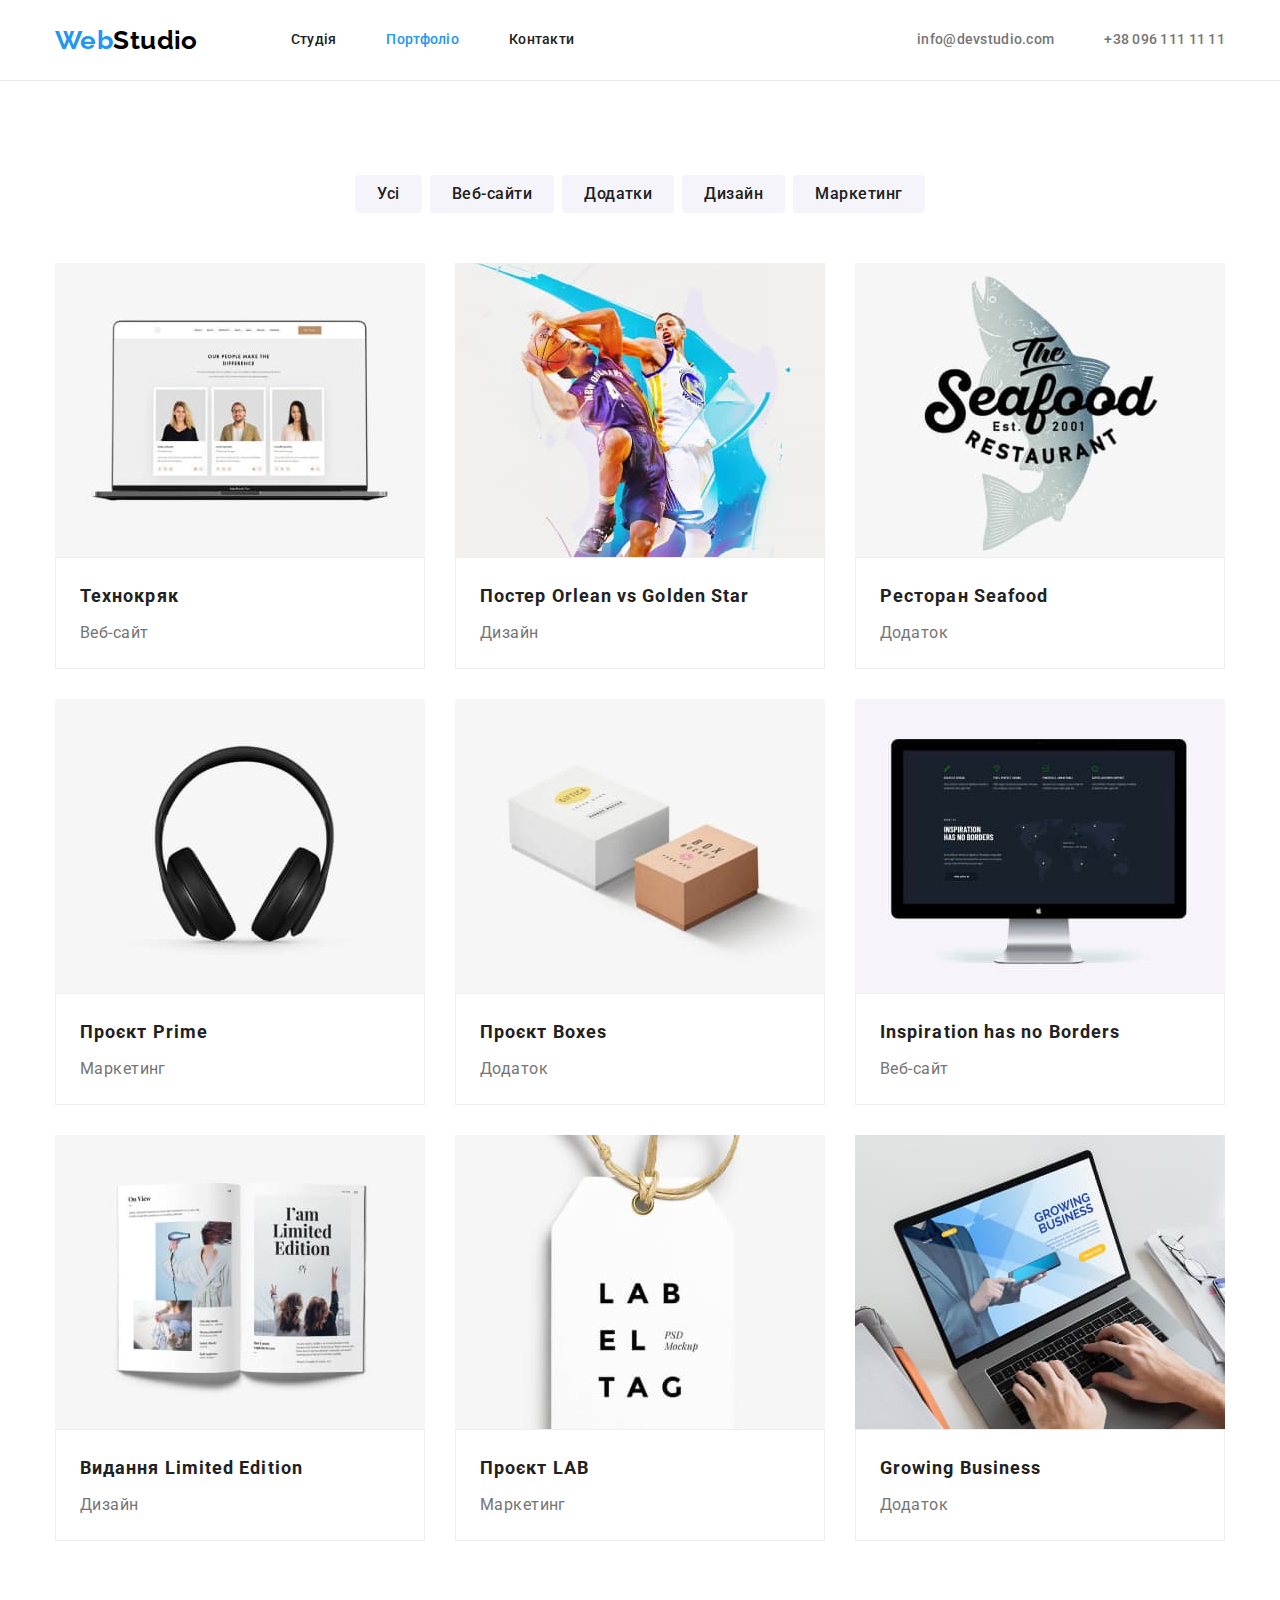
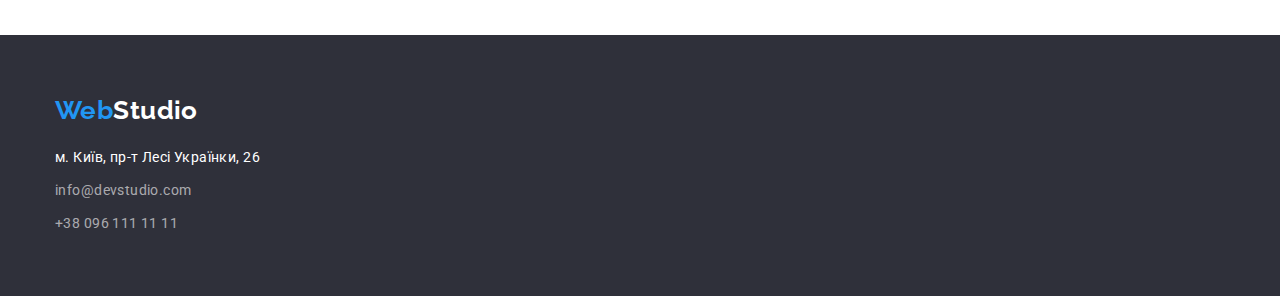
==== portfolio.html @ 3a1e38fd "start" ====
<!DOCTYPE html>
<html lang="uk">

<head>
    <meta charset="UTF-8">
    <meta http-equiv="X-UA-Compatible" content="IE=edge">
    <meta name="viewport" content="width=device-width, initial-scale=1.0">
    <title>ВебСтудія</title>
    <link rel="preconnect" href="https://fonts.googleapis.com">
    <link rel="preconnect" href="https://fonts.gstatic.com" crossorigin>
    <link href="https://fonts.googleapis.com/css2?family=Raleway:wght@700&family=Roboto:wght@400;500;700;900&display=swap"
        rel="stylesheet">
    <link rel="stylesheet" href="https://cdnjs.cloudflare.com/ajax/libs/modern-normalize/1.1.0/modern-normalize.min.css">    
    <link rel="stylesheet" href="./css/styles.css">
</head>

<body>
<header class="header">
    <div class="container main-nav">
        <nav class="main-nav">
            <a class="logo-header link" href="./index.html" lang="en"><span class="logo">Web</span>Studio</a>
            <ul class="header-nav list">
                <li class="header-item"><a class="header-link link" href="./index.html">Студія</a></li>
                <li class="header-item"><a class="header-link link current" href="./portfolio.html">Портфоліо</a></li>
                <li class="header-item"><a class="header-link link" href="#">Контакти</a></li>
            </ul>
        </nav>
        <ul class="header-list list main-nav">
            <li class="header-item">
                <a class="contact-link link" href="mailto:info@devstudio.com">info@devstudio.com</a>
            </li>
            <li class="header-item">
                <a class="contact-link link" href="tel:+380961111111">+38 096 111 11 11</a>
            </li>
        </ul>
    </div>
</header>
<main>
    <section class="portfolio section">
        <div class="container">
        <h1 class="visually-hidden">Портфоліо</h1>
        <ul class="filtr list">
            <li class="filtr-item"><button type="button" class="filtr-btn">Усі</button></li>
            <li class="filtr-item"><button type="button" class="filtr-btn">Веб-сайти</button></li>
            <li class="filtr-item"><button type="button" class="filtr-btn">Додатки</button></li>
            <li class="filtr-item"><button type="button" class="filtr-btn">Дизайн</button></li>
            <li class="filtr-item"><button type="button" class="filtr-btn">Маркетинг</button></li>
        </ul>
        <ul class="portfolio-list list">
            <li class="portfolio-item">
                <a class="link" href="">                    
                    <img src="./images/portfolio/img1.jpg" alt="Веб-сайт Технокряк" width="370" height="294">
                    <div class="container-portfolio">
                        <h2 class="title">Технокряк</h2>
                        <p class="text">Веб-сайт</p>
                    </div>
                </a>
            </li>
            <li class="portfolio-item">
                <a class="link" href="">
                    <img src="./images/portfolio/img2.jpg" alt="Постер з баскетболістами" width="370" height="294">
                    <div class="container-portfolio">
                       <h2 class="title">Постер <span lang="en">Orlean vs Golden Star</span></h2>
                       <p class="text">Дизайн</p>
                    </div>
                </a>
            </li>
            <li class="portfolio-item">
                <a class="link" href="">
                    <img src="./images/portfolio/img3.jpg" alt="Логотип ресторану" width="370" height="294">
                    <div class="container-portfolio">
                       <h2 class="title">Ресторан <span lang="en">Seafood</span></h2>
                       <p class="text">Додаток</p>
                    </div>
                </a>
            </li>
            <li class="portfolio-item">
                <a class="link" href="">
                    <img src="./images/portfolio/img4.jpg" alt="Навушники" width="370" height="294">
                    <div class="container-portfolio">
                       <h2 class="title">Проєкт <span lang="en">Prime</span></h2>
                       <p class="text">Маркетинг</p>
                    </div>
                </a>
            </li>
            <li class="portfolio-item">
                <a class="link" href="">
                    <img src="./images/portfolio/img5.jpg" alt="Картонні коробки" width="370" height="294">
                    <div class="container-portfolio">
                       <h2 class="title">Проєкт <span lang="en">Boxes</span></h2>
                       <p class="text">Додаток</p>
                    </div>
                </a>
            </li>
            <li class="portfolio-item">
                <a class="link" href="">
                    <img src="./images/portfolio/img6.jpg" alt="Веб-сайт" width="370" height="294">
                    <div class="container-portfolio">
                       <h2 class="title" lang="en">Inspiration has no Borders</h2>
                       <p class="text">Веб-сайт</p>
                    </div>
                </a>
            </li>
            <li class="portfolio-item">
                <a class="link" href="">
                    <img src="./images/portfolio/img7.jpg" alt="Журнал" width="370" height="294">
                    <div class="container-portfolio">
                       <h2 class="title">Видання <span lang="en">Limited Edition</span></h2>
                       <p class="text">Дизайн</p>
                    </div>
                </a>
            </li>
            <li class="portfolio-item">
                <a class="link" href="">
                    <img src="./images/portfolio/img8.jpg" alt="Бірка з надписом проєкту" width="370" height="294">
                    <div class="container-portfolio">
                       <h2 class="title">Проєкт <span lang="en">LAB</span></h2>
                       <p class="text">Маркетинг</p>
                    </div>
                </a>
            </li>
            <li class="portfolio-item">
                <a class="link" href="">
                    <img src="./images/portfolio/img9.jpg" alt="Ноутбук" width="370" height="294">
                    <div class="container-portfolio">
                       <h2 class="title" lang="en">Growing Business</h2>
                       <p class="text">Додаток</p>
                    </div>
                </a>
            </li>
        </ul>
        </div>
    </section>
</main>
<footer class="footer">
    <div class="container">
    <a class="logo-footer link" href="./index.html" lang="en"><span class="logo">Web</span>Studio</a>
    <address class="address">
        <ul class="address-list list">
            <li class="address-item">
                <a class="maps-link link" href="https://goo.gl/maps/4MRHVRygJ4gSizLD6" target="_blank"
                    rel="noopener noreferrer nofollow">м. Київ, пр-т Лесі
                    Українки, 26</a>
            </li>
            <li class="address-item">
                <a class="address-link link" href="mailto:info@devstudio.com">info@devstudio.com</a>
            </li>
            <li class="address-item">
                <a class="address-link link" href="tel:+380961111111">+38 096 111 11 11</a>
            </li>
        </ul>
    </address>
    </div>
</footer>
</body>
</html>
---- css/styles.css ----
:root{
    --secondary-fon-color: #F5F4FA;
    --accent-fon-color: #2F303A;
    --primary-text-color: #212121;
    --secondary-color: #FFFFFF;
    --contrast-color: #2196F3;
    --activ-color: #188CE8;
    --text-color: #757575;
    --text-logo-color: #000000;
    --address-color: rgba(255,255,255,0.6);
}

body{
    font-family: 'Roboto', sans-serif;
    font-style: normal;
    font-weight: 400;
    font-size: 14px;
    line-height: 1.14;      
    letter-spacing: 0.03em;
    color: var(--primary-text-color);
}

html {
    box-sizing: border-box;
}

*,
*::before,
*::after {
    box-sizing: inherit;
}

p,
h1,
h2,
h3,
h4,
h5,
h6{
    margin: 0;
}

ul,
ol{
    margin: 0;
    padding-left: 0;
}

.container{
    margin: 0 auto;
    width: 1200px;
    padding-left: 15px;
    padding-right: 15px;
}
.section{
    padding-top: 94px;
    padding-bottom: 94px;
}

img{
    display: block;
}

.list{
    list-style: none;
}

.link{
    display: block;
    text-decoration: none;
}

button{
    display: block;
    cursor: pointer;
}

.visually-hidden {
    position: absolute;
    white-space: nowrap;
    width: 1px;
    height: 1px;
    overflow: hidden;
    border: 0;
    padding: 0;
    clip: rect(0 0 0 0);
    clip-path: inset(50%);
    margin: -1px;
}

/*                                                       Хедер  */
.header{
   border-bottom: 1px solid #ECECEC;
}

.logo-header{
    font-family: 'Raleway', sans-serif;
    font-weight: 700;
    font-size: 26px;
    line-height: 1.19; 
    color: var(--text-logo-color);      
}

.logo{
    color: var(--contrast-color);
}

.header-link{
    padding: 32px 0;
    font-weight: 500;
    letter-spacing: 0.02em;
    color: inherit;
}

.header-link:hover,
.header-link:focus{
    color: var(--contrast-color);
}

.current{
    color: var(--contrast-color); 
}

.contact-link{
    padding: 32px 0;
    font-weight: 500;
    letter-spacing: 0.02em;
    color: var(--text-color);
}

.contact-link:hover,
.contact-link:focus{
    color: var(--contrast-color);
}
.header-nav{
    display: flex;
    margin-left: 93px;
}
.header-nav .header-item+.header-item{
    margin-left: 50px;
}
.header-list .header-item+.header-item {
    margin-left: 50px;
}
.main-nav{
    display: flex;
    align-items: center;
}
 .header-list{
    display: flex;
    margin-left: auto;
 }   
/*                                                  секція "Герой"  */

.hero{
    padding-top: 200px;
    padding-bottom: 200px;

    background-color: var(--accent-fon-color);
}

.hero-title{
    max-width: 696px;
    margin: 0 auto;
    margin-bottom: 30px;

    font-weight: 900;
    font-size: 44px;
    line-height: 1.36;
    text-align: center;
    letter-spacing: 0.06em;
    text-transform: uppercase;
    color: var(--secondary-color);
}

.hero-btn{
    margin: 0 auto;
    padding: 10px 32px;
    border-radius: 4px;
    border: transparent;
    
    font-family: inherit;
    font-style: normal;
    font-weight: 700;
    font-size: 16px;
    line-height: 1.88;
    letter-spacing: 0.06em;
    color: var(--secondary-color);
    background-color: var(--contrast-color);
}

.hero-btn:hover,
.hero-btn:focus{
    background-color: var(--activ-color);
}

/*                                            секція "Переваги"  */


.benefits .title{
    margin-bottom: 10px;

    font-size: 14px;
    text-transform: uppercase;
}

.benefits .text{
    line-height: 1.71;
    color: var(--text-color);
}
.benefits-item{
     max-width: 270px;
}
.benefits-list{
    display: flex;
}
.benefits-list .benefits-item + .benefits-item{
    margin-left: 30px;
}

/*                                            секція "Чим ми займаємося"  */
.work{
    padding-bottom: 94px;
}
.work-title{
    margin-bottom: 50px;

    font-size: 36px;
    line-height: 1.17;
    text-align: center;
}
.work-list{
    display: flex;
    gap: 30px;
}

/*                                            секція "Наша команда"   */

.team{
       background-color: var(--secondary-fon-color);
}

.team-title{
    margin-bottom: 50px;

    font-size: 36px;
    line-height: 1.17;
    text-align: center;
}

.team-subtitle{
    margin-bottom: 10px;

    font-weight: 500;
    font-size: 16px;
    line-height: 1.19;
    text-align: center;
}

.team-item .text{
    font-size: 16px;
    line-height: 1.19;
    text-align: center;
    color: var(--text-color);
}
.container-team{
    max-width: 270px;
    background-color: var(--secondary-color);
    border-radius: 0px 0px 4px 4px;
    box-shadow: 0px 1px 3px rgba(0, 0, 0, 0.12), 0px 1px 1px rgba(0, 0, 0, 0.14), 0px 2px 1px rgba(0, 0, 0, 0.2);
}

.team-card{
    padding: 30px 0;
}  
.team-list{
    display: flex;
    gap: 30px;
}

/*                                            Футер  */

.footer{
    padding-top: 60px;
    padding-bottom: 60px;

    background-color: var(--accent-fon-color);
}

.logo-footer{
    margin-bottom: 20px;

    font-family: 'Raleway', sans-serif;
    font-weight: 700;
    font-size: 26px;
    line-height: 1.19;
    color: var(--secondary-color);
}

.address{
    font-style: normal;
}

.maps-link{
    line-height: 1.71;
    color: var(--secondary-color);
}

.maps-link:hover,
.maps-link:focus{
    color: var(--contrast-color);
}

.address-link{
    margin-top: 9px;

    line-height: 1.71;
    color: var(--address-color);
}

.address-link:hover,
.address-link:focus {
    color: var(--contrast-color);
}

/*                                       секція "Портфоліо"  */

.filtr-btn {
    margin: 0 auto;
    padding: 6px 22px;
    border-radius: 4px;
    border: transparent;
    
    font-family: 'Roboto', sans-serif;
    font-style: normal;
    font-weight: 500;
    font-size: 16px;
    line-height: 1.63;
    text-align: center;
    letter-spacing: 0.03em;
    color: var(--primary-text-color);
    background-color: var(--secondary-fon-color);
}

.filtr-btn:hover,
.filtr-btn:focus {
    background-color: var(--contrast-color);
    color: var(--secondary-color);
}
.filtr{
    display: flex;
    justify-content: center;
}
.filtr .filtr-item + .filtr-item{
    margin-left: 8px;
}

.portfolio-item{
        background-color: var(--secondary-color);
}

.portfolio-item .title{
    font-size: 18px;
    line-height: 2;
    letter-spacing: 0.06em;
    color: var(--primary-text-color);
}

.portfolio-item .text{
    margin-top: 4px;

    font-size: 16px;
    line-height: 1.88;
    color:var(--text-color);
}

.portfolio-list{
    display: flex;
    flex-wrap: wrap;
    margin-top: 50px;
}
.container-portfolio{
    padding: 20px 24px;
    border: 1px solid #EEEEEE;
}
.portfolio-item{
    width: 370px;
    margin-right: 30px;
}
.portfolio-item:nth-child(3n) {
    margin-right: 0;
}
.portfolio-item:nth-child(n+4) {
    margin-top: 30px;
}
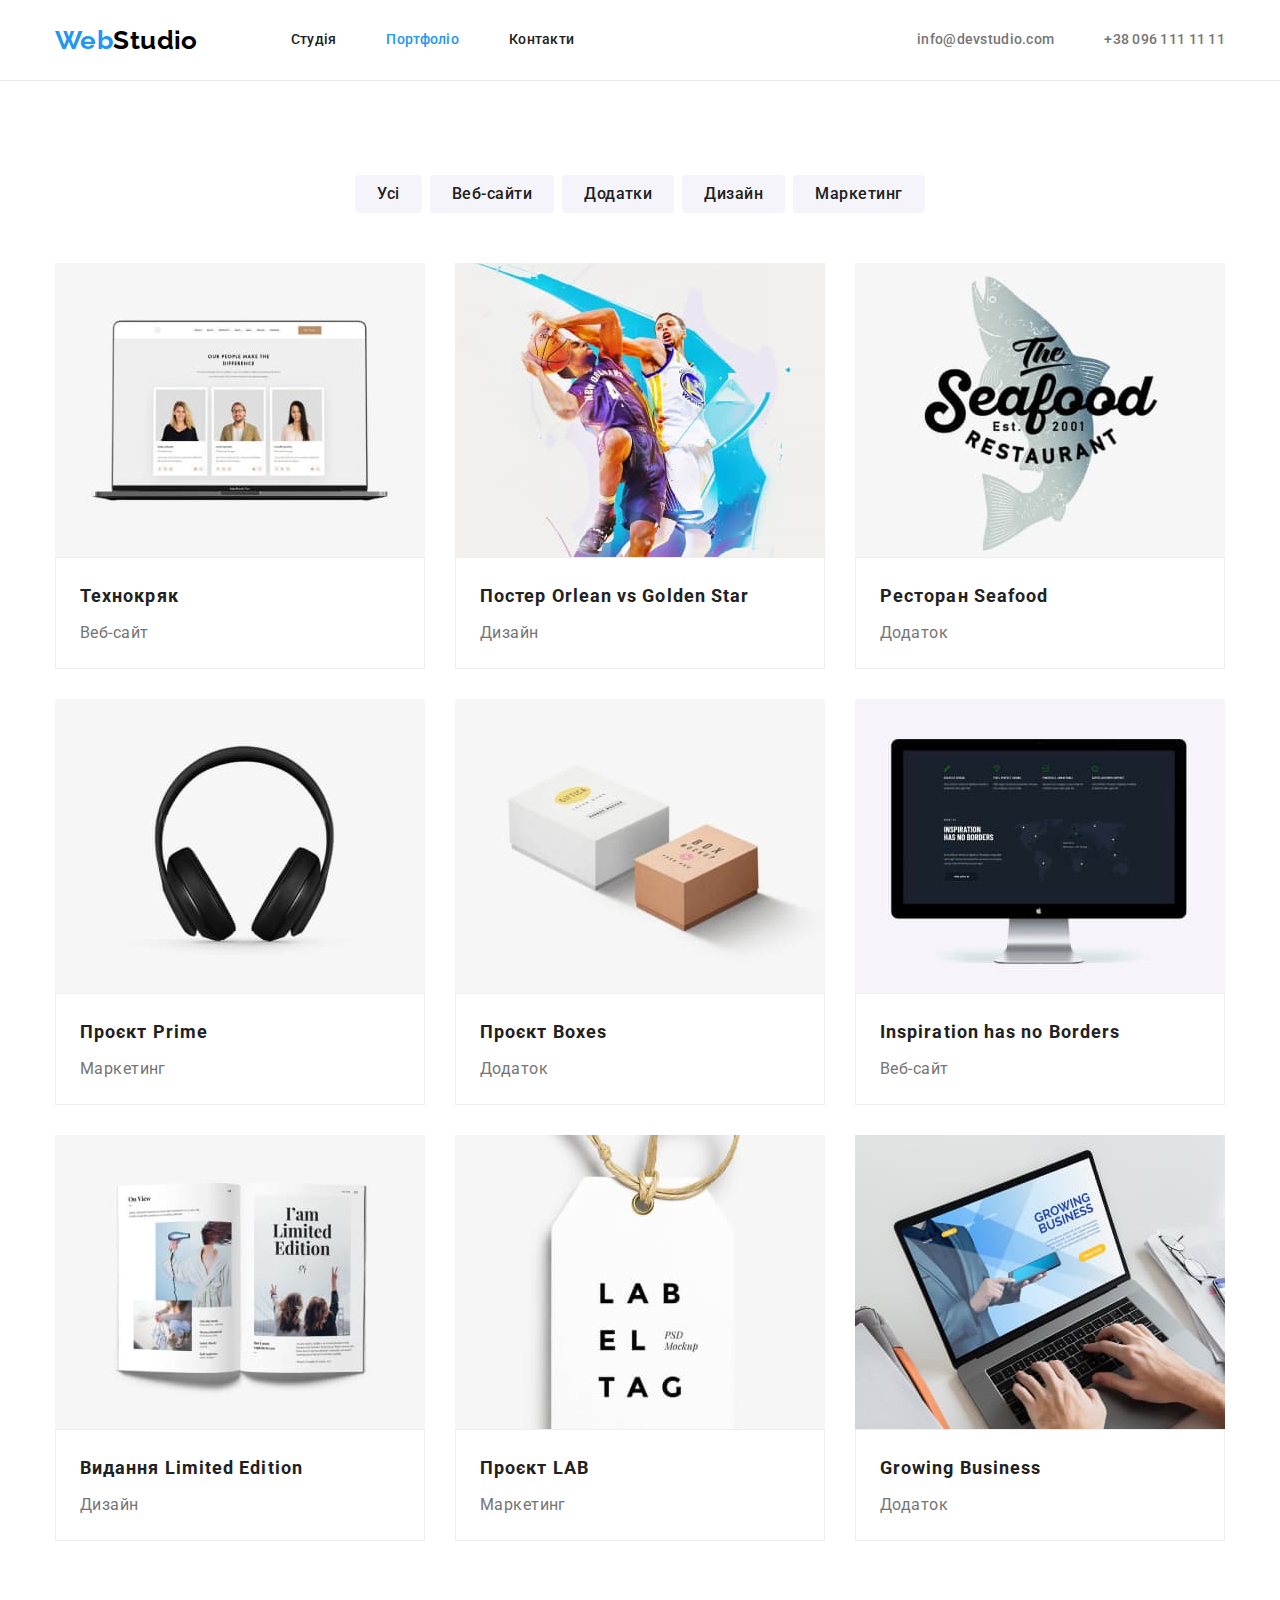
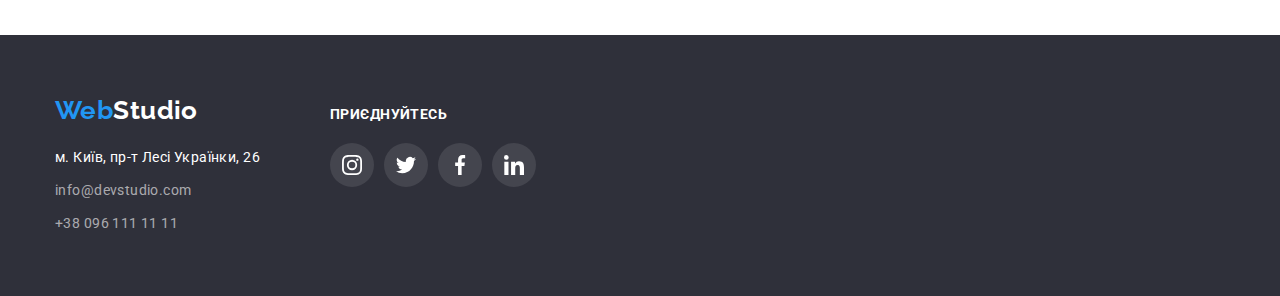
==== commit 5290bf1d: "svg елементи" ====
--- a/portfolio.html
+++ b/portfolio.html
@@ -48,7 +48,7 @@
         </ul>
         <ul class="portfolio-list list">
             <li class="portfolio-item">
-                <a class="link" href="">                    
+                <a class="portfolio-link link" href="">                    
                     <img src="./images/portfolio/img1.jpg" alt="Веб-сайт Технокряк" width="370" height="294">
                     <div class="container-portfolio">
                         <h2 class="title">Технокряк</h2>
@@ -57,7 +57,7 @@
                 </a>
             </li>
             <li class="portfolio-item">
-                <a class="link" href="">
+                <a class="portfolio-link link" href="">
                     <img src="./images/portfolio/img2.jpg" alt="Постер з баскетболістами" width="370" height="294">
                     <div class="container-portfolio">
                        <h2 class="title">Постер <span lang="en">Orlean vs Golden Star</span></h2>
@@ -66,7 +66,7 @@
                 </a>
             </li>
             <li class="portfolio-item">
-                <a class="link" href="">
+                <a class="portfolio-link link" href="">
                     <img src="./images/portfolio/img3.jpg" alt="Логотип ресторану" width="370" height="294">
                     <div class="container-portfolio">
                        <h2 class="title">Ресторан <span lang="en">Seafood</span></h2>
@@ -75,7 +75,7 @@
                 </a>
             </li>
             <li class="portfolio-item">
-                <a class="link" href="">
+                <a class="portfolio-link link" href="">
                     <img src="./images/portfolio/img4.jpg" alt="Навушники" width="370" height="294">
                     <div class="container-portfolio">
                        <h2 class="title">Проєкт <span lang="en">Prime</span></h2>
@@ -84,7 +84,7 @@
                 </a>
             </li>
             <li class="portfolio-item">
-                <a class="link" href="">
+                <a class="portfolio-link link" href="">
                     <img src="./images/portfolio/img5.jpg" alt="Картонні коробки" width="370" height="294">
                     <div class="container-portfolio">
                        <h2 class="title">Проєкт <span lang="en">Boxes</span></h2>
@@ -93,7 +93,7 @@
                 </a>
             </li>
             <li class="portfolio-item">
-                <a class="link" href="">
+                <a class="portfolio-link link" href="">
                     <img src="./images/portfolio/img6.jpg" alt="Веб-сайт" width="370" height="294">
                     <div class="container-portfolio">
                        <h2 class="title" lang="en">Inspiration has no Borders</h2>
@@ -102,7 +102,7 @@
                 </a>
             </li>
             <li class="portfolio-item">
-                <a class="link" href="">
+                <a class="portfolio-link link" href="">
                     <img src="./images/portfolio/img7.jpg" alt="Журнал" width="370" height="294">
                     <div class="container-portfolio">
                        <h2 class="title">Видання <span lang="en">Limited Edition</span></h2>
@@ -111,7 +111,7 @@
                 </a>
             </li>
             <li class="portfolio-item">
-                <a class="link" href="">
+                <a class="portfolio-link link" href="">
                     <img src="./images/portfolio/img8.jpg" alt="Бірка з надписом проєкту" width="370" height="294">
                     <div class="container-portfolio">
                        <h2 class="title">Проєкт <span lang="en">LAB</span></h2>
@@ -120,7 +120,7 @@
                 </a>
             </li>
             <li class="portfolio-item">
-                <a class="link" href="">
+                <a class="portfolio-link link" href="">
                     <img src="./images/portfolio/img9.jpg" alt="Ноутбук" width="370" height="294">
                     <div class="container-portfolio">
                        <h2 class="title" lang="en">Growing Business</h2>
@@ -133,23 +133,50 @@
     </section>
 </main>
 <footer class="footer">
-    <div class="container">
-    <a class="logo-footer link" href="./index.html" lang="en"><span class="logo">Web</span>Studio</a>
-    <address class="address">
-        <ul class="address-list list">
-            <li class="address-item">
-                <a class="maps-link link" href="https://goo.gl/maps/4MRHVRygJ4gSizLD6" target="_blank"
-                    rel="noopener noreferrer nofollow">м. Київ, пр-т Лесі
-                    Українки, 26</a>
-            </li>
-            <li class="address-item">
-                <a class="address-link link" href="mailto:info@devstudio.com">info@devstudio.com</a>
-            </li>
-            <li class="address-item">
-                <a class="address-link link" href="tel:+380961111111">+38 096 111 11 11</a>
-            </li>
-        </ul>
-    </address>
+    <div class="container forma">
+        <div class="tumb-address">
+            <a class="logo-footer link" href="./index.html" lang="en"><span class="logo">Web</span>Studio</a>
+            <address class="address">
+                <ul class="address-list list">
+                    <li class="address-item">
+                        <a class="maps-link link" href="https://goo.gl/maps/4MRHVRygJ4gSizLD6" target="_blank"
+                            rel="noopener noreferrer nofollow">м. Київ, пр-т Лесі
+                            Українки, 26</a>
+                    </li>
+                    <li class="address-item">
+                        <a class="address-link link" href="mailto:info@devstudio.com">info@devstudio.com</a>
+                    </li>
+                    <li class="address-item">
+                        <a class="address-link link" href="tel:+380961111111">+38 096 111 11 11</a>
+                    </li>
+                </ul>
+            </address>
+        </div>
+        <div class="tumb-network">
+            <p class="footer-text">Приєднуйтесь</p>
+            <ul class="footer-list list">
+                <li class="footer-item"><a class="footer-link link" href="">
+                        <svg class="icon-footer" width="20" height="20">
+                            <use href="./images/icons.svg#icon-instagram"></use>
+                        </svg>
+                    </a></li>
+                <li class="footer-item"><a class="footer-link link" href="">
+                        <svg class="icon-footer" width="20" height="20">
+                            <use href="./images/icons.svg#icon-twitter"></use>
+                        </svg>
+                    </a></li>
+                <li class="footer-item"><a class="footer-link link" href="">
+                        <svg class="icon-footer" width="20" height="20">
+                            <use href="./images/icons.svg#icon-facebook"></use>
+                        </svg>
+                    </a></li>
+                <li class="footer-item"><a class="footer-link link" href="">
+                        <svg class="icon-footer" width="20" height="20">
+                            <use href="./images/icons.svg#icon-linkedin"></use>
+                        </svg>
+                    </a></li>
+            </ul>
+        </div>
     </div>
 </footer>
 </body>
--- a/css/styles.css
+++ b/css/styles.css
@@ -8,6 +8,7 @@
     --text-color: #757575;
     --text-logo-color: #000000;
     --address-color: rgba(255,255,255,0.6);
+    --border-color: #AFB1B8;
 }
 
 body{
@@ -122,6 +123,7 @@
 }
 
 .contact-link{
+    display: block;
     padding: 32px 0;
     font-weight: 500;
     letter-spacing: 0.02em;
@@ -149,10 +151,23 @@
  .header-list{
     display: flex;
     margin-left: auto;
- }   
+ }  
+ .icons-contact{
+    fill: currentColor;
+    margin-right: 10px;
+ }
+ .tumb-header{
+    display: flex;
+ }
+ 
 /*                                                  секція "Герой"  */
 
 .hero{
+    background-image: linear-gradient(to right, rgba(47, 48, 58, 0.4), rgba(47, 48, 58, 0.4)), url(../images/hero.jpg);
+    background-repeat: no-repeat;
+    background-position: center;
+    background-size: cover;
+
     padding-top: 200px;
     padding-bottom: 200px;
 
@@ -196,6 +211,15 @@
 
 /*                                            секція "Переваги"  */
 
+.tumb{
+    width: 270px;
+    height: 120px;
+    background: var(--secondary-fon-color);
+    border-radius: 4px;
+    border: none;
+    margin-bottom: 30px;
+    padding: 25px 100px;
+}
 
 .benefits .title{
     margin-bottom: 10px;
@@ -278,6 +302,72 @@
     gap: 30px;
 }
 
+.network-list{
+    display: flex;
+    gap: 10px;
+    margin-top: 16px;
+    justify-content: center;
+}
+
+.network-link{
+    width: 44px;
+    height: 44px;
+    border-radius: 50%;
+    cursor: pointer;
+    padding: 12px;
+    color: var(--border-color);
+}
+
+.network-link:hover,
+.network-link:focus{
+    background-color: var(--contrast-color);
+    color: var(--secondary-color);
+}
+
+.icon-network{
+    fill: currentColor;
+}
+
+/*                                          Постійні клієнти    */
+
+.clients-title{
+    margin-bottom: 50px;
+    
+    font-weight: 700;
+    font-size: 36px;
+    line-height: 1.17;
+    text-align: center;
+}
+.clients-list{
+    display: flex;
+    gap: 30px;
+    justify-content: center;
+}
+.clients-item{
+    width: 170px;
+    height: 92px;
+    border-radius: 4px;
+    border: 1px solid var(--border-color);
+    cursor: pointer;
+}
+
+.clients-link{
+    padding: 16px 32px;
+    color: var(--border-color);
+}
+.icon-client{
+    fill: currentColor;
+}
+
+.clients-link:hover,
+.clients-link:focus{
+    color: var(--contrast-color);
+}
+.clients-item:hover,
+.clients-item:focus {
+    color: var(--contrast-color);
+    border: 1px solid var(--contrast-color);
+}
 /*                                            Футер  */
 
 .footer{
@@ -322,7 +412,39 @@
 .address-link:focus {
     color: var(--contrast-color);
 }
-
+.forma{
+    display: flex;
+}
+.footer-text{
+    margin-top: 12px;
+    margin-bottom: 20px;
+
+    font-weight: 700;
+    text-transform: uppercase;
+    color: var(--secondary-color);
+}
+.tumb-network{
+    margin-left: 70px;
+}
+.footer-list{
+    display: flex;
+    gap: 10px;
+}
+.footer-item{
+    width: 44px;
+    height: 44px;
+    border-radius: 50%;
+    background-color: rgba(255, 255, 255, 0.1);
+    cursor: pointer;
+    padding: 12px;
+}
+.footer-item:hover,
+.footer-item:focus{
+    background-color: var(--contrast-color);
+}
+.icon-footer{
+    fill: var(--secondary-color);
+}
 /*                                       секція "Портфоліо"  */
 
 .filtr-btn {
@@ -346,6 +468,7 @@
 .filtr-btn:focus {
     background-color: var(--contrast-color);
     color: var(--secondary-color);
+    box-shadow: 0px 3px 1px rgba(0, 0, 0, 0.1), 0px 1px 2px rgba(0, 0, 0, 0.08), 0px 2px 2px rgba(0, 0, 0, 0.12);
 }
 .filtr{
     display: flex;
@@ -393,3 +516,9 @@
 .portfolio-item:nth-child(n+4) {
     margin-top: 30px;
 }
+.portfolio-link:hover,
+.portfolio-link:focus{
+    border: 1px solid #EEEEEE;
+    box-shadow: 0px 1px 1px rgba(0, 0, 0, 0.12), 0px 4px 4px rgba(0, 0, 0, 0.06), 1px 4px 6px rgba(0, 0, 0, 0.16);
+}
+
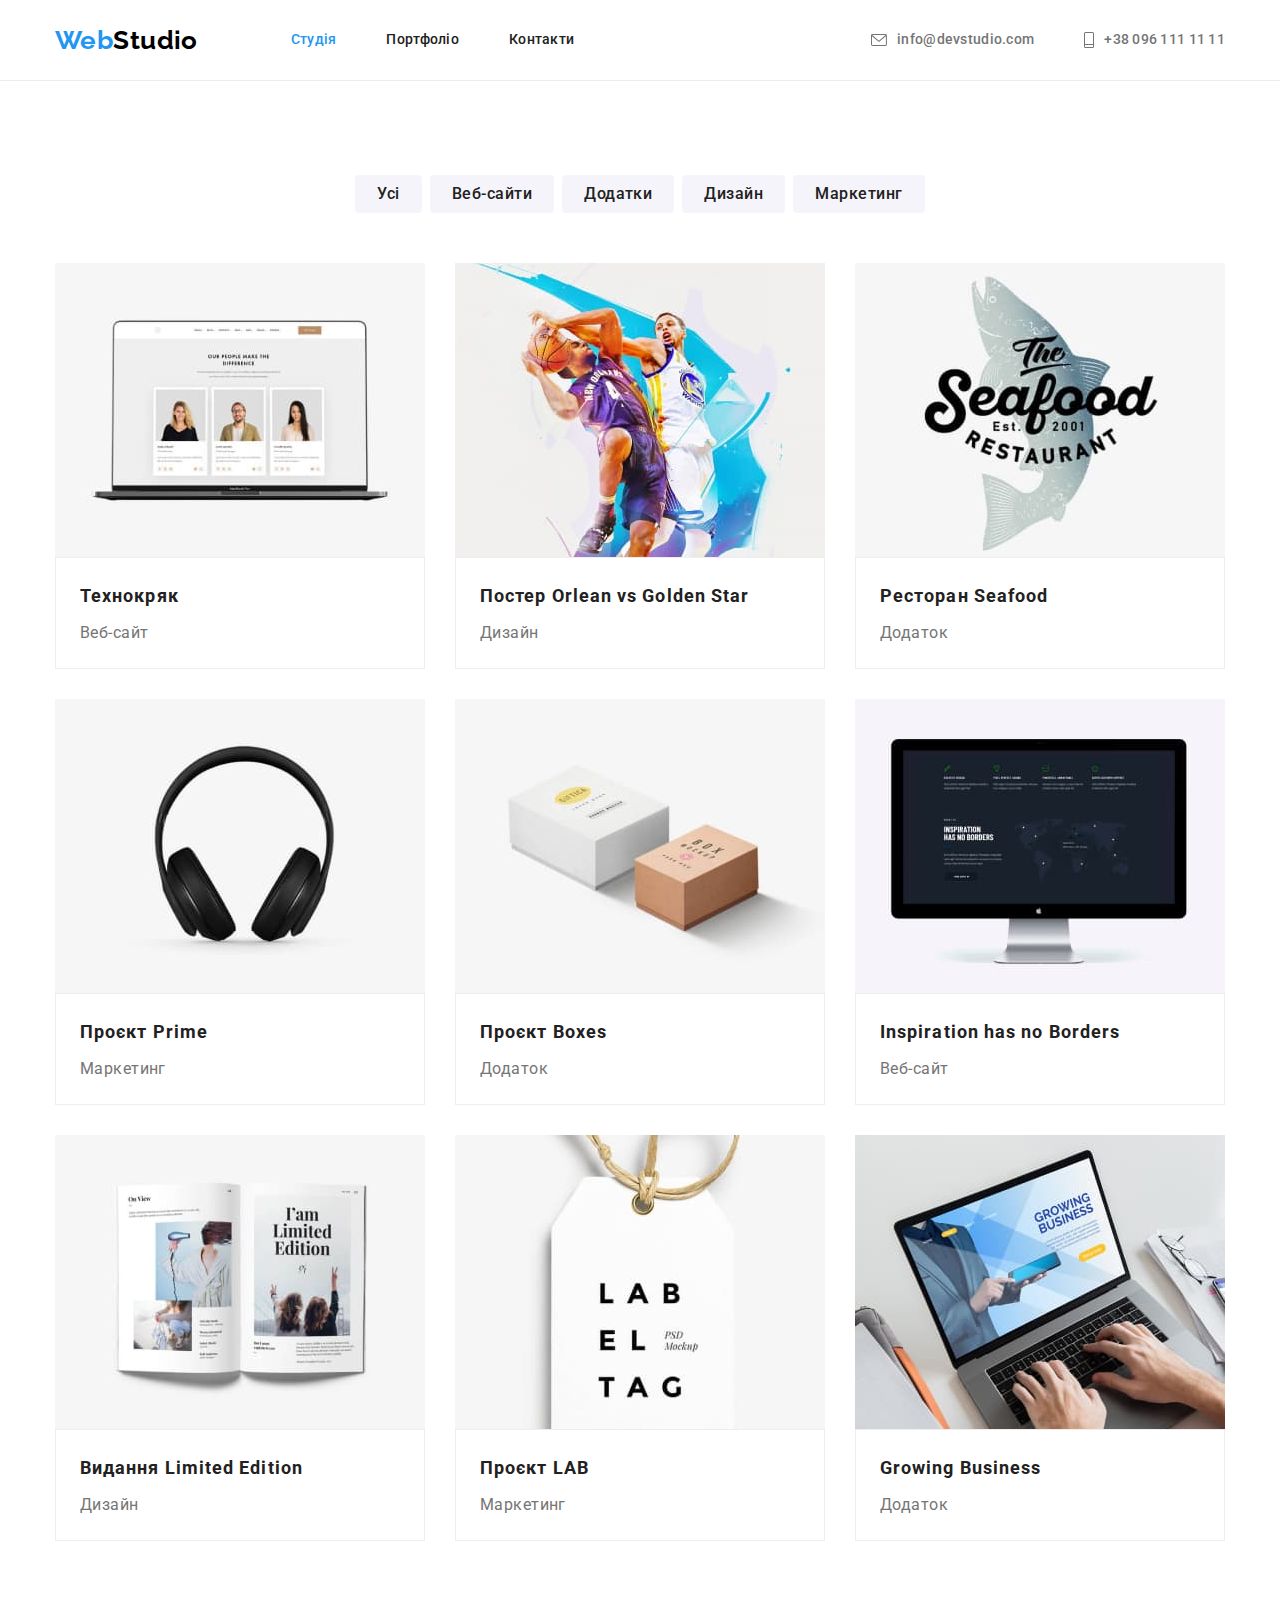
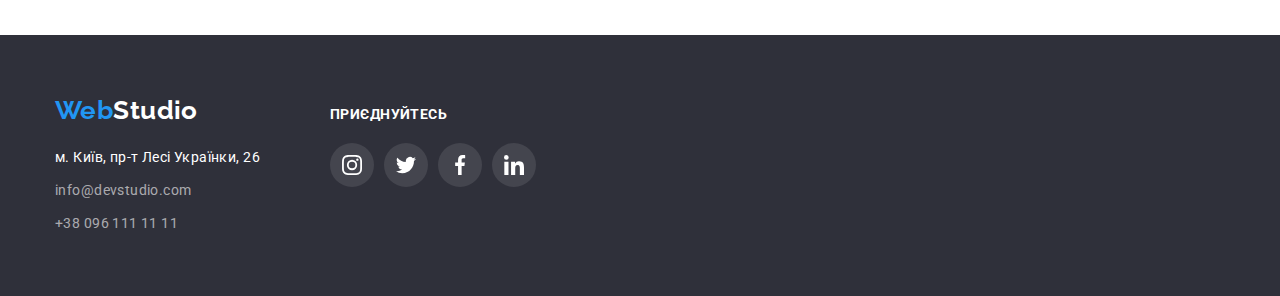
==== commit c78cbe96: "svg elements" ====
--- a/portfolio.html
+++ b/portfolio.html
@@ -20,17 +20,23 @@
         <nav class="main-nav">
             <a class="logo-header link" href="./index.html" lang="en"><span class="logo">Web</span>Studio</a>
             <ul class="header-nav list">
-                <li class="header-item"><a class="header-link link" href="./index.html">Студія</a></li>
-                <li class="header-item"><a class="header-link link current" href="./portfolio.html">Портфоліо</a></li>
+                <li class="header-item"><a class="header-link link current" href="./index.html">Студія</a></li>
+                <li class="header-item"><a class="header-link link" href="./portfolio.html">Портфоліо</a></li>
                 <li class="header-item"><a class="header-link link" href="#">Контакти</a></li>
             </ul>
         </nav>
         <ul class="header-list list main-nav">
             <li class="header-item">
-                <a class="contact-link link" href="mailto:info@devstudio.com">info@devstudio.com</a>
+                <a class="contact-link link" href="mailto:info@devstudio.com">
+                    <svg class="icons-contact" width="16" height="12">
+                        <use href="./images/icons.svg#icon-mail"></use>
+                    </svg>info@devstudio.com</a>
             </li>
             <li class="header-item">
-                <a class="contact-link link" href="tel:+380961111111">+38 096 111 11 11</a>
+                <a class="contact-link link" href="tel:+380961111111">
+                    <svg class="icons-contact" width="10" height="16">
+                        <use href="./images/icons.svg#icon-phone"></use>
+                    </svg>+38 096 111 11 11</a>
             </li>
         </ul>
     </div>
--- a/css/styles.css
+++ b/css/styles.css
@@ -122,12 +122,14 @@
     color: var(--contrast-color); 
 }
 
-.contact-link{
+.contact-link{    
     display: block;
     padding: 32px 0;
     font-weight: 500;
     letter-spacing: 0.02em;
     color: var(--text-color);
+    align-items: center;
+    display: flex;
 }
 
 .contact-link:hover,
@@ -153,6 +155,8 @@
     margin-left: auto;
  }  
  .icons-contact{
+    display: inline-block;
+    
     fill: currentColor;
     margin-right: 10px;
  }
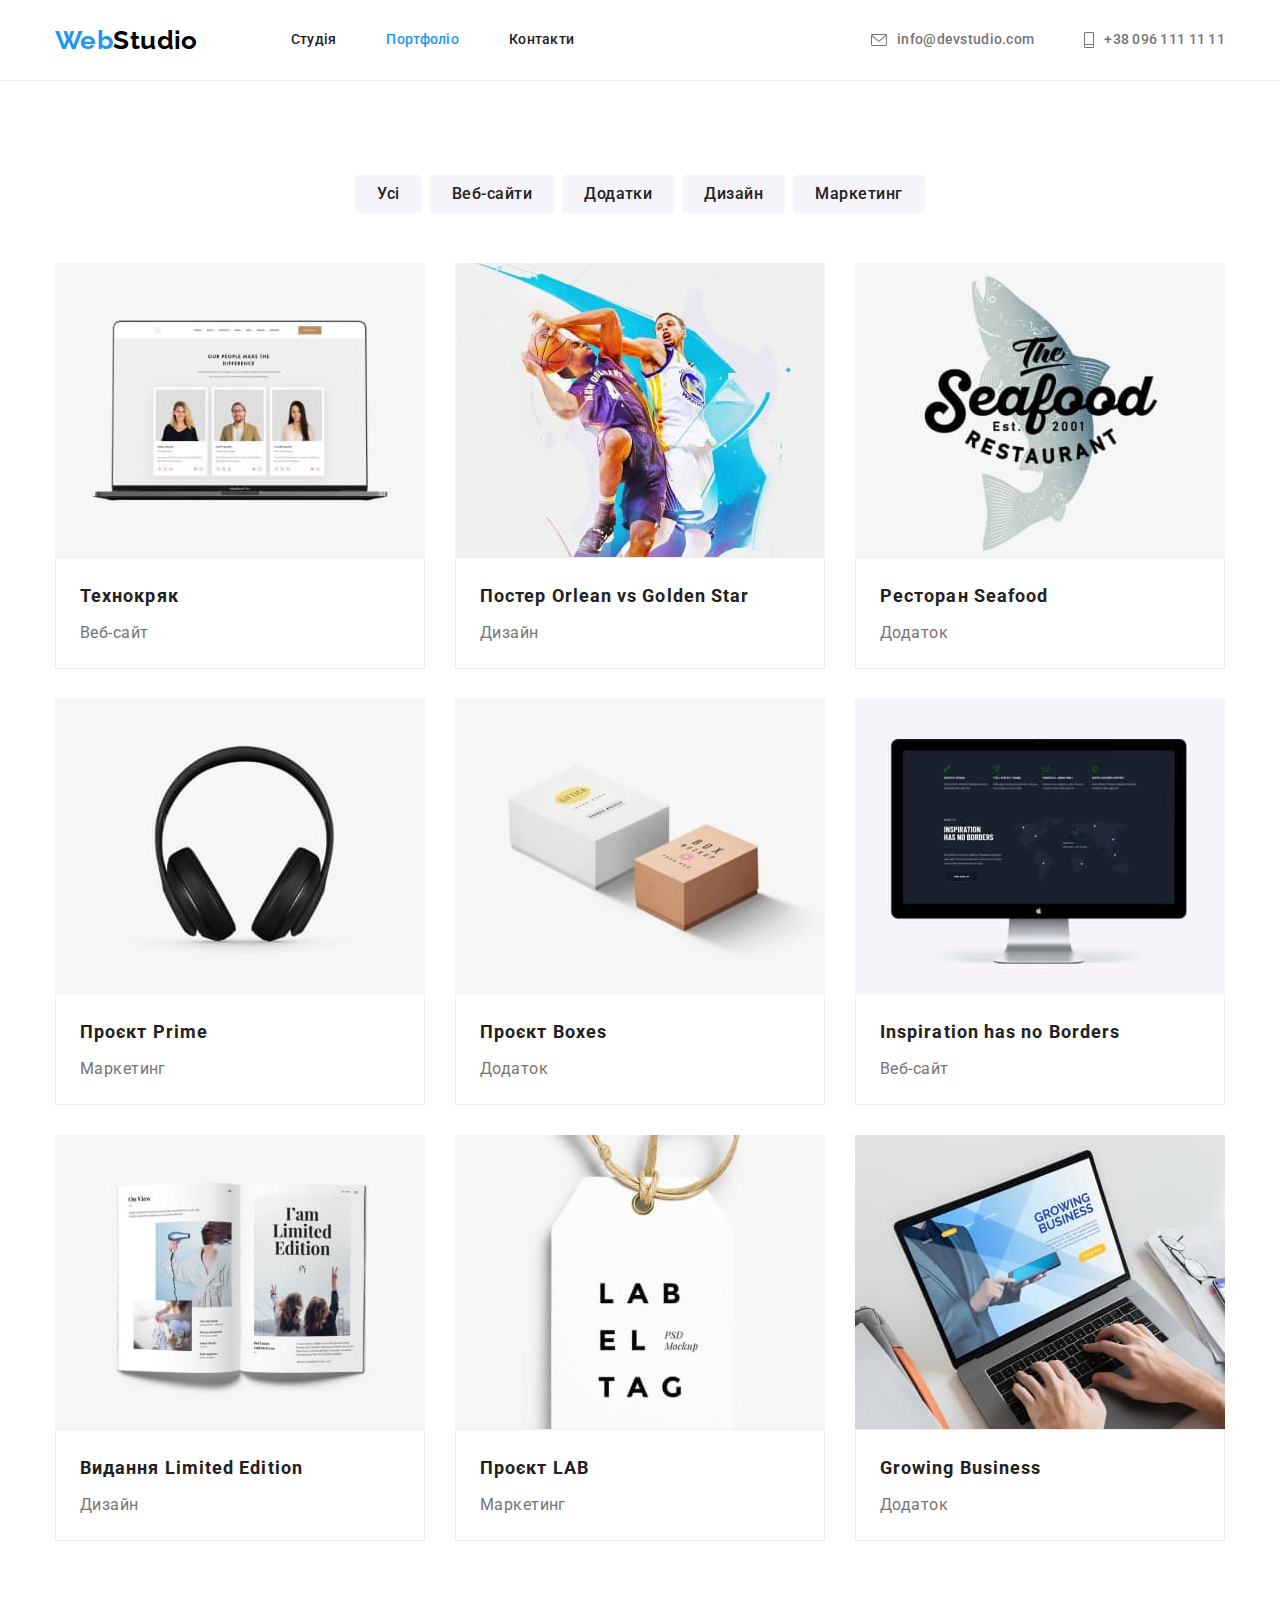
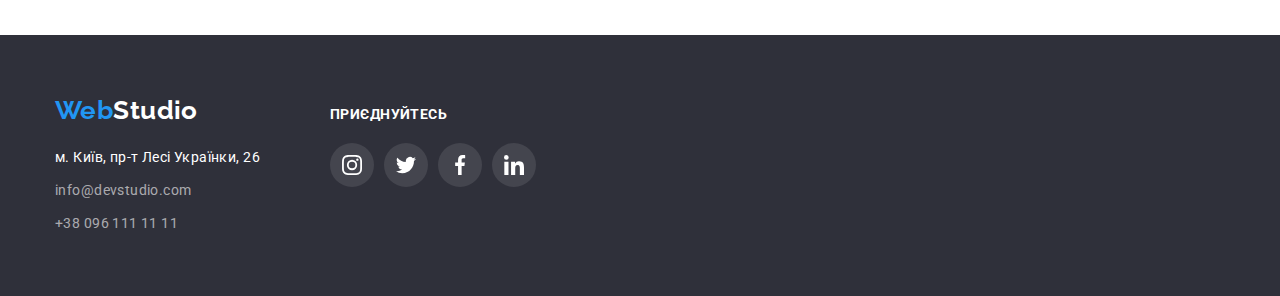
==== commit ea12e0de: "виправлено центрування іконок" ====
--- a/portfolio.html
+++ b/portfolio.html
@@ -20,8 +20,8 @@
         <nav class="main-nav">
             <a class="logo-header link" href="./index.html" lang="en"><span class="logo">Web</span>Studio</a>
             <ul class="header-nav list">
-                <li class="header-item"><a class="header-link link current" href="./index.html">Студія</a></li>
-                <li class="header-item"><a class="header-link link" href="./portfolio.html">Портфоліо</a></li>
+                <li class="header-item"><a class="header-link link" href="./index.html">Студія</a></li>
+                <li class="header-item"><a class="header-link link current" href="./portfolio.html">Портфоліо</a></li>
                 <li class="header-item"><a class="header-link link" href="#">Контакти</a></li>
             </ul>
         </nav>
--- a/css/styles.css
+++ b/css/styles.css
@@ -222,7 +222,9 @@
     border-radius: 4px;
     border: none;
     margin-bottom: 30px;
-    padding: 25px 100px;
+    display: flex;
+    justify-content: center;
+    align-items: center;
 }
 
 .benefits .title{
@@ -312,13 +314,15 @@
     margin-top: 16px;
     justify-content: center;
 }
-
+    
 .network-link{
     width: 44px;
     height: 44px;
     border-radius: 50%;
     cursor: pointer;
-    padding: 12px;
+    display: flex;
+    justify-content: center;
+    align-items: center;
     color: var(--border-color);
 }
 
@@ -347,31 +351,28 @@
     gap: 30px;
     justify-content: center;
 }
-.clients-item{
+.clients-link{
     width: 170px;
     height: 92px;
     border-radius: 4px;
     border: 1px solid var(--border-color);
     cursor: pointer;
-}
-
-.clients-link{
-    padding: 16px 32px;
     color: var(--border-color);
-}
+    display: flex;
+    justify-content: center;
+    align-items: center;
+}
+.clients-link:hover,
+.clients-link:focus {
+    color: var(--contrast-color);
+    border: 1px solid var(--contrast-color);
+}
+
 .icon-client{
     fill: currentColor;
 }
 
-.clients-link:hover,
-.clients-link:focus{
-    color: var(--contrast-color);
-}
-.clients-item:hover,
-.clients-item:focus {
-    color: var(--contrast-color);
-    border: 1px solid var(--contrast-color);
-}
+
 /*                                            Футер  */
 
 .footer{
@@ -434,16 +435,18 @@
     display: flex;
     gap: 10px;
 }
-.footer-item{
+.footer-link{
     width: 44px;
     height: 44px;
     border-radius: 50%;
     background-color: rgba(255, 255, 255, 0.1);
     cursor: pointer;
-    padding: 12px;
-}
-.footer-item:hover,
-.footer-item:focus{
+    display: flex; 
+    justify-content: center;
+    align-items: center;
+}
+.footer-link:hover,
+.footer-link:focus{
     background-color: var(--contrast-color);
 }
 .icon-footer{
@@ -522,7 +525,6 @@
 }
 .portfolio-link:hover,
 .portfolio-link:focus{
-    border: 1px solid #EEEEEE;
     box-shadow: 0px 1px 1px rgba(0, 0, 0, 0.12), 0px 4px 4px rgba(0, 0, 0, 0.06), 1px 4px 6px rgba(0, 0, 0, 0.16);
 }
 
